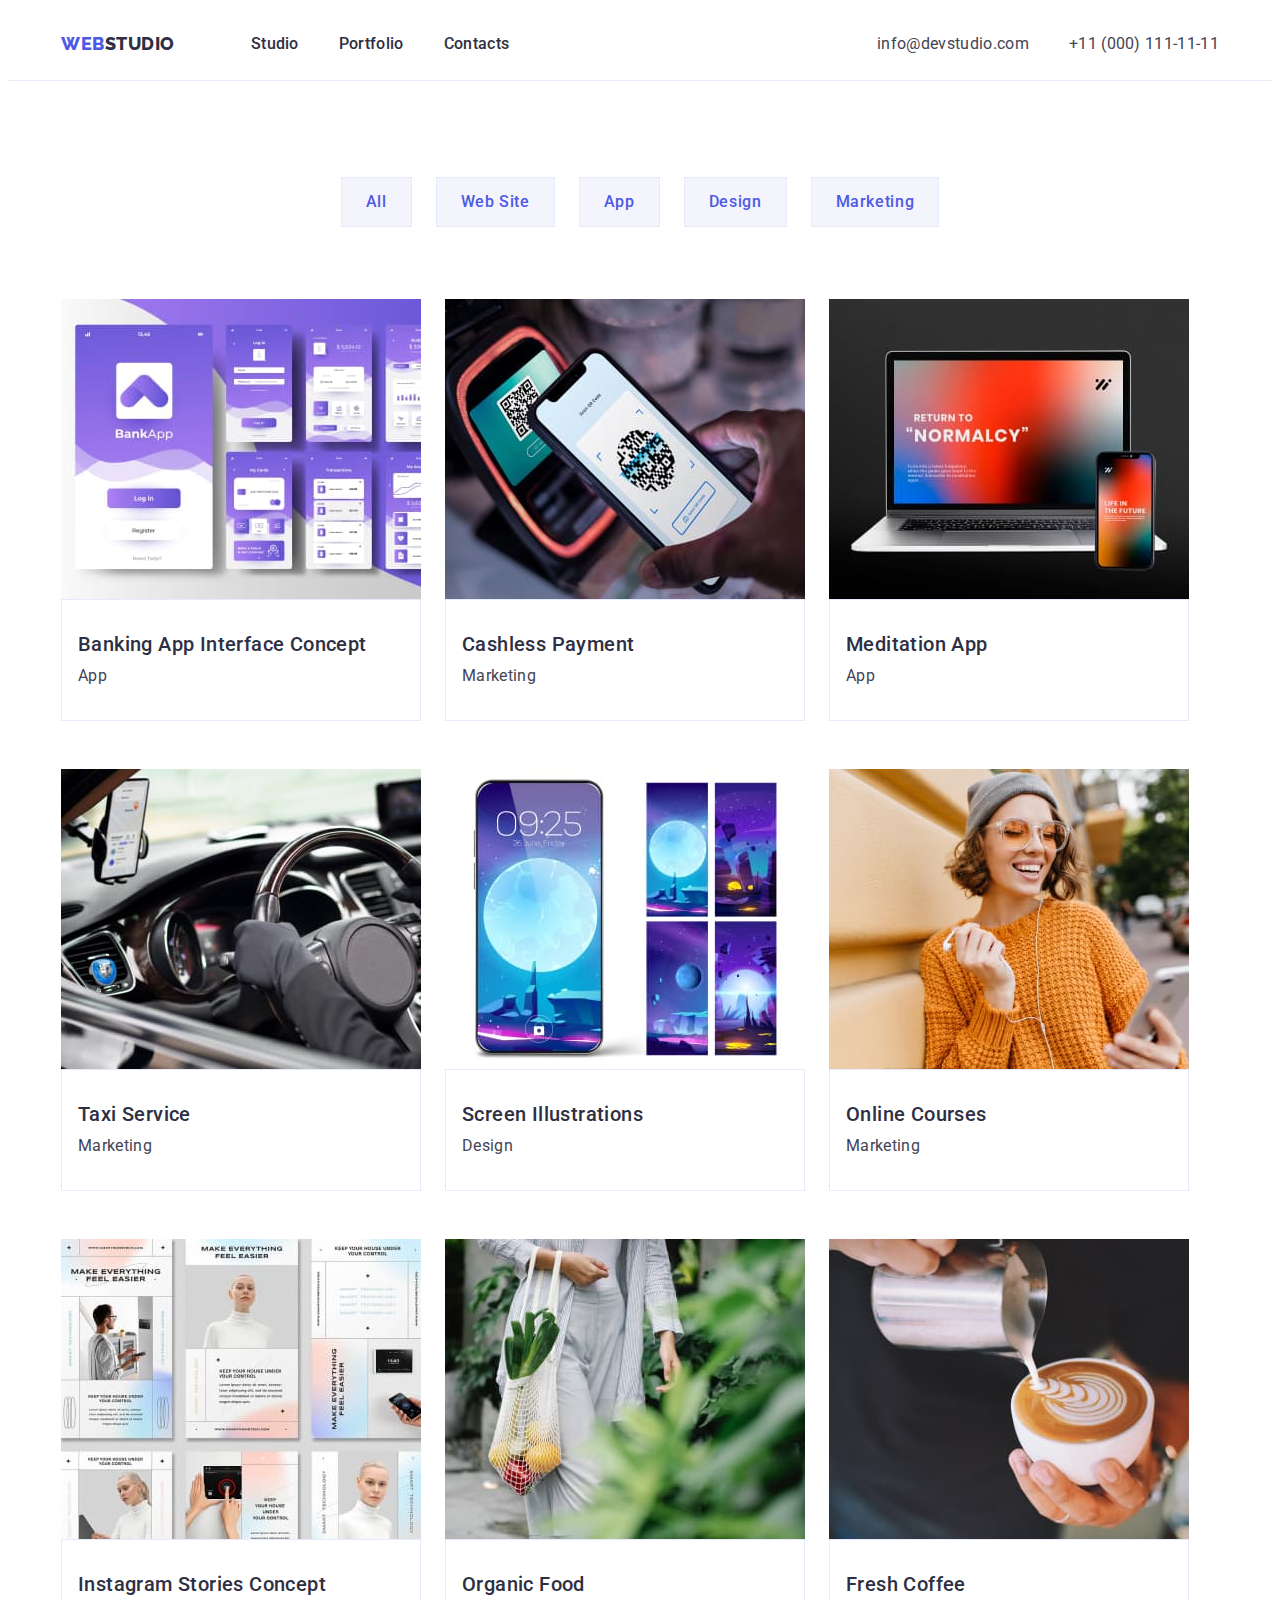
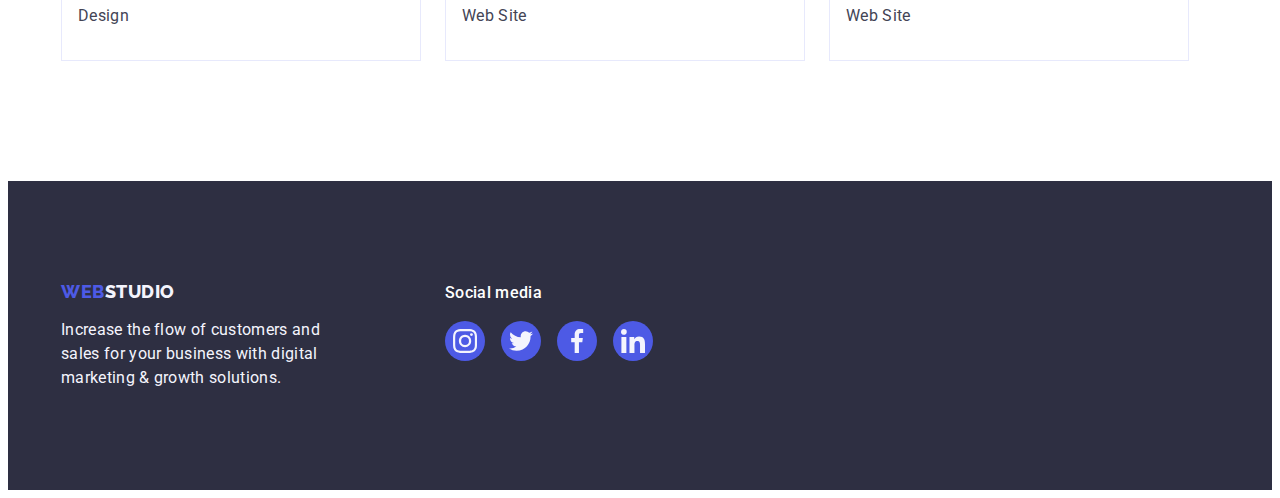
==== portfolio.html @ d8cc11d1 "Initial commit" ====
<!DOCTYPE html>
<html lang="en">
<head>
    <meta charset="UTF-8">
    <meta http-equiv="X-UA-Compatible" content="IE=edge">
    <meta name="viewport" content="width=device-width, initial-scale=1.0">
    <title>Portfolio</title>
    <link rel="preconnect" href="https://fonts.googleapis.com">
    <link rel="preconnect" href="https://fonts.gstatic.com" crossorigin>
    <link href="https://fonts.googleapis.com/css2?family=Raleway:wght@800&family=Roboto:wght@400;500;700;900&display=swap"
        rel="stylesheet">
        <link rel="stylesheet" href="https://cdnjs.cloudflare.com/ajax/libs/modern-normalize/1.1.0/modern-normalize.min.css"
            integrity="sha512-wpPYUAdjBVSE4KJnH1VR1HeZfpl1ub8YT/NKx4PuQ5NmX2tKuGu6U/JRp5y+Y8XG2tV+wKQpNHVUX03MfMFn9Q=="
            crossorigin="anonymous" referrerpolicy="no-referrer" />
    <link rel="stylesheet" href="./css/styles.css">
</head>
<body>
<header class="page-header">
    <div class="container page-header-container">
        <nav class="page-nav list">
            <a class="logo link" href="./index.html">Web<span class="logo-span">Studio</span></a>
            <ul class="menu list">
                <li class="menu-item">
                    <a class="menu-link link" href="./index.html">Studio</a>
                </li>
                <li class="menu-item">
                    <a class="menu-link link" href="./portfolio.html">Portfolio</a>
                </li>
                <li class="menu-item">
                    <a class="menu-link link" href="">Contacts</a>
                </li>
            </ul>
        </nav>
        <address class="page-address">
            <ul class="contact list">
                <li class="page-address-contact">
                    <a class="contact-info link" href="mailto:info@devstudio.com">info@devstudio.com</a>
                </li>
                <li class="page-address-contact">
                    <a class="contact-info link" href="tel:+110001111111">+11 (000) 111-11-11</a>
                </li>
            </ul>
        </address>
    </div>
</header>
<main>
<section class="cards">
   <div class="container">
    <h1 class="cards-title" hidden>Portfolio</h1>
    <ul class="filters list">
        <li><button class="filters-button" type="button">All</button></li>
        <li><button class="filters-button" type="button">Web Site</button></li>
        <li><button class="filters-button" type="button">App</button></li>
        <li><button class="filters-button" type="button">Design</button></li>
        <li><button class="filters-button" type="button">Marketing</button></li>
    </ul>
    <ul class="gallery-list list">
        <li class="gallery link">
            <a class="gallery-card link" href="">
                <img src="./images/portfolio_1/banking_app.jpg" alt="Banking applications" width="360" height="300">
                <div class="gallery-content">
                    <h2 class="gallery-name">Banking App Interface Concept</h2>
                    <p class="text">App</p>
                </div> 
            </a>
        </li>
        <li class="gallery link">
            <a class="gallery-card link" href="">
                <img src="./images/portfolio_1/cashless_payment.jpg" alt="Payment by phone" width="360" height="300">
                <div class="gallery-content">
                <h2 class="gallery-name">Cashless Payment</h2>
                <p class="text">Marketing</p>
                </div>
            </a>
        </li>
        <li class="gallery link">
            <a class="gallery-card link" href="">
                <img src="./images/portfolio_1/meditation_app.jpg" alt="App on phone and computer" width="360" height="300">
                <div class="gallery-content">
                    <h2 class="gallery-name">Meditation App</h2>
                    <p class="text">App</p>
                </div>    
            </a>
        </li>
        <li class="gallery link">
            <a class="gallery-card link" href="">
                <img src="./images/portfolio_2/taxi_service.jpg" alt="Taxi" width="360" height="300">
                <div class="gallery-content">
                    <h2 class="gallery-name">Taxi Service</h2>
                    <p class="text">Marketing</p>
                </div>
            </a>
        </li>
        <li class="gallery link">
            <a class="gallery-card link" href="">
                <img src="./images/portfolio_2/screen_illustrations.jpg" alt="Phone screen" width="360" height="300">
                <div class="gallery-content">
                    <h2 class="gallery-name">Screen Illustrations</h2>
                    <p class="text">Design</p>
                </div>   
            </a>
        </li>
        <li class="gallery link">
            <a class="gallery-card link" href="">
                <img src="./images/portfolio_2/online_courses.jpg" alt="Girl with headphones" width="360" height="300">
                <div class="gallery-content">
                    <h2 class="gallery-name">Online Courses</h2>
                    <p class="text">Marketing</p>
                </div>     
            </a>
        </li>
        <li class="gallery link">
            <a class="gallery-card link" href="">
                <img src="./images/portfolio_3/instagram_stories.jpg" alt="Instagram story screenshots" width="360"
                    height="300">
                <div class="gallery-content">
                    <h2 class="gallery-name">Instagram Stories Concept</h2>
                    <p class="text">Design</p>
                </div>     
            </a>
        </li>
        <li class="gallery link">
            <a class="gallery-card link" href="">
                <img src="./images/portfolio_3/organic_food.jpg" alt="Girl with organic food" width="360" height="300">
                <div class="gallery-content">
                    <h2 class="gallery-name">Organic Food</h2>
                    <p class="text">Web Site</p>
                </div> 
            </a>
        </li>
        <li class="gallery link">
            <a class="gallery-card link" href="">
                <img src="./images/portfolio_3/fresh_coffee.jpg" alt="Barista makes coffee" width="360" height="300">
                <div class="gallery-content">
                    <h2 class="gallery-name">Fresh Coffee</h2>
                    <p class="text">Web Site</p>
                </div> 
            </a>
        </li>
    </ul>

   </div>
</section>
</main>
<footer class="page-footer">
    <div class="page-footer-container container">
        <div class="page-footer-logo">
            <a class="logo footer-logo link" href="./index.html">Web<span class="logo-span-footer">Studio</span></a>
            <p class="goal">Increase the flow of customers and sales for your business with digital marketing & growth
                solutions.
            </p>
        </div>
        <div class="media">
            <p class="media-title">Social media</p>
            <ul class="media-list list">
                <li class="media-list-item">
                    <a href="" class="media-list-link">
                        <svg class="media-list-icon" width="24" height="24">
                            <use href="./images/icons.svg#icon-instagram"></use>
                        </svg>
                    </a>
                </li>
                <li class="social-list-item">
                    <a href="" class="media-list-link">
                        <svg class="social-list-icon" width="24" height="24">
                            <use href="./images/icons.svg#icon-twitter"></use>
                        </svg>
                    </a>
                </li>
                <li class="social-list-item">
                    <a href="" class="media-list-link">
                        <svg class="social-list-icon" width="24" height="24">
                            <use href="./images/icons.svg#icon-facebook"></use>
                        </svg>
                    </a>
                </li>
                <li class="social-list-item">
                    <a href="" class="media-list-link">
                        <svg class="social-list-icon" width="24" height="24">
                            <use href="./images/icons.svg#icon-linkedin"></use>
                        </svg>
                    </a>
                </li>
            </ul>
        </div>
    </div>
</footer>
</body>
</html>
---- css/styles.css ----
:root {
--color-iris: #4d5ae5;
--title-color-navy-blue: #2E2F42;
--color-white: #ffffff;
--color-ocean: #404BBF;
--text-color-slate: #434455;
--color-cloud: #F4F4FD;
}

p,
h1,
h2,
h3,
h4,
h5,
h6 {
margin: 0;
}

ul {
  margin: 0;
  padding-left: 0;
}
address {
    font-style: normal;
}
img {
    display: block;
}
button {
    cursor: pointer;
}

body {
font-family: 'Roboto', sans-serif;
color: #434455; 
background-color:#ffffff;
}
.list {
    list-style: none;
}
.link {
    text-decoration: none;
}
.container {
  width: 1158px;
  padding-left: 15px;
  padding-right: 15px;
  margin: 0 auto;
}
.section {
    padding-top: 120px;
    padding-bottom: 120px;
}
/* ==========Components =========*/ 
.logo {
font-family: 'Raleway', sans-serif;
font-weight: 800;
text-transform: uppercase;
font-size: 18px;
line-height: 1.17;
letter-spacing: 0.03em;
color: var(--color-iris);
margin-right: 76px;
margin-bottom: 0;
}

.logo-span {

    color: #2E2F42;
}
/* ==========/Components =========*/
/* ========== Header =========*/
.page-header {
    padding-top: 24px;
    padding-bottom: 24px;
    border-bottom: 1px solid #E7E9FC;
}
.page-header-container {
    display: flex;
    align-items: center;
    justify-content: space-between;
}
.menu {
    display: flex;
    align-items: center;
}
.page-nav {
    display: flex;
    align-items: center;
}
.contact {
    display: flex;
    align-items: center;
}
.menu-item:not(:last-child) {
    margin-right: 40px;
}
.menu-link {
font-weight: 500;
font-size: 16px;
line-height: 1.5;
letter-spacing: 0.02em;
color: var(--title-color-navy-blue);

}

.menu-link:hover,
.menu-link:focus {
color: var(--color-ocean);
}

.page-address {
font-style: normal;
}
.page-address-contact:not(:last-child) {
 margin-right: 40px;
}
.contact-info {
font-weight: 400;
color: var(--text-color-slate);
font-size: 16px;
line-height: 1.5;
letter-spacing: 0.02em;
}

.contact-info:hover,
.contact-info:focus {
 color: var(--color-ocean);
}

/* ========== /Header =========*/
/* ========== Hero =========*/

.hero {
background-color: #2e2f42;
padding-top: 188px;
padding-bottom: 188px;
text-align: center;
background-image:linear-gradient(rgba(46, 47, 66, 0.7), rgba(46, 47, 66, 0.7)),
 url("../images/hero/people_office.jpg");
background-size: cover;
background-color: #2E2F42;
max-width: 1440px;
margin: 0 auto;
}

.main-title {
font-weight: 700;
width: 496px;
font-size: 56px;
line-height: 1.07;
letter-spacing: 0.02em;
text-align: center;
color: var(--color-white);
margin-bottom: 48px;
margin-left: auto;
margin-right: auto;
}

.modal-btn {
font-family: 'Roboto', sans-serif;
font-weight: 500;
font-size: 16px;
line-height: 1.5;
letter-spacing: 0.04em;
color: var(--color-white);
background: var(--color-iris);
padding: 16px 32px;
border-radius: 4px;
}

.modal-btn:hover, .modal-btn:focus {
background-color: #404BBF;
}
/* ========== /Hero =========*/

/* ========== Solutions =========*/
.solutions-list {
display: flex;
flex-wrap: wrap;
gap: 24px;
}
.effective-solutions {
position: absolute;
width: 1px;
height: 1px;
margin: -1px;
border: 0;
padding: 0;
white-space: nowrap;
clip-path: inset(100%);
clip: rect(0 0 0 0);
overflow: hidden;
}
.team-solutions {
width: 264px;
flex-basis: calc((100% - 72px) / 4);
}
.solutions-list-icons {
display:flex;
width: 264px;
height: 112px;
border-radius: 4px;
background-color: #F4F4FD;
margin-bottom: 8px;
justify-content: center;
align-items: center;
}

.name-decisions {
font-weight: 500;
font-size: 20px;
line-height: 1.2;
letter-spacing: 0.02em;
color: var(--title-color-navy-blue);
margin-bottom: 8px;
}
.description-solutions {
font-size: 16px;
font-weight: 400;
line-height: 1.5;
letter-spacing: 0.02em;
}
/* ========== /Solutions =========*/

/* ========== Our-solutions =========*/
.our-solutions-list {
    display: flex;
    flex-wrap: wrap;
    gap: 24px;
}
.photos-works {
flex-basis: calc((100% - 48px) / 3);
}
.our-solutions {
    padding-bottom: 120px;
}
.work-options {
font-weight: 700;
font-size: 36px;
line-height: 1.11;
text-transform: capitalize;
letter-spacing: 0.02em;
text-align: center;
color: var(--title-color-navy-blue);
margin-bottom: 72px;
}

/* ========== /Our-solutions =========*/

/* ========== Our-team =========*/
.our-team-list {
    display: flex;
    flex-wrap: wrap;
    gap: 24px;
}
.our-team {
background-color: var(--color-cloud);
}
.team-description-content {
padding-top: 32px;  
padding-bottom: 32px;
}

.team {
font-size: 36px;
font-weight: 700;
line-height: 1.11;
text-transform: capitalize;
letter-spacing: 0.02em;
text-align: center;
color: var(--title-color-navy-blue);
margin-bottom: 72px;
}
.team-description {
background-color: var(--color-white);
text-align: center;
flex-basis: calc((100% - 72px) / 4);
box-shadow: 0px 1px 6px rgba(46, 47, 66, 0.08), 0px 1px 1px rgba(46, 47, 66, 0.16), 0px 2px 1px rgba(46, 47, 66, 0.08);
border-radius: 0px 0px 4px 4px;
}
.name {
font-weight: 500;
font-size: 20px;
line-height: 1.2;
letter-spacing: 0.02em;
color: var(--title-color-navy-blue);
margin-bottom: 8px;
}
.profession {
font-weight: 400;
font-size: 16px;
line-height: 1.5;
letter-spacing: 0.02em;
margin-bottom: 8px;
}
.social-list {
display: flex;
justify-content: center;
gap: 24px;
}
.social-list-link {
display: flex;
justify-content: center;
align-items: center;
width: 40px;
height: 40px;
border-radius: 50%;
background-color: #4D5AE5;
}
.social-list-link:hover, 
.social-list-link:focus {
background-color: #404BBF;
}
.social-list-icon {
fill: #f4f4fd;
}


/* ========== /Our-team =========*/
/* ========== Our-Customers=========*/
.customers-title {
font-size: 36px;
font-weight: 700;
line-height: 1.11;
text-transform: capitalize;
letter-spacing: 0.02em;
text-align: center;
color: var(--title-color-navy-blue);
margin-bottom: 72px;
}
.customers-list{
display: flex;
justify-content: center;
gap: 24px;
}

.customers-list-link {
display: flex;
justify-content: center;
align-items: center;
width: 168px;
height: 88px;
border-radius: 4px;
border: 1px solid #8E8F99;
}
.customers-list-icon {
fill: #AFB1B8;
}
.customers-list-link:hover, .customers-list-link:focus {
border: 1px solid #404BBF;
}
.customers-list-link:hover> .customers-list-icon, 
.customers-list-link:focus>.customers-list-icon {
fill: #404BBF;
}

/* ========== /Our-Customers=========*/
/* ========== Page-footer=========*/
.page-footer {
display: flex;
background-color: #2e2f42;
padding-top: 100px;
padding-bottom: 100px;
}
.page-footer-container {
display: flex;
}
.page-footer-logo {
display: flex;
flex-direction: column;
margin-right: 120px;
}

.footer-logo {
display: block;
margin-bottom: 16px;
}
.goal {
font-weight: 400;
font-size: 16px; 
line-height: 1.5;
letter-spacing: 0.02em;
color: var(--color-cloud);
width: 264px;
}
.logo-span-footer{

color: var(--color-cloud);
}
.media {
display: flex;
flex-direction: column;  
}
.media-list {
display: flex;
justify-content: center;
gap: 16px;
}

.media-list-link {
display: flex;
justify-content: center;
align-items: center;
width: 40px;
height: 40px;
border-radius: 50%;
background-color: #4D5AE5;
}

.media-title {
font-weight: 500;
font-size: 16px;
line-height: 1.5;
letter-spacing: 0.02em;
color: var(--color-white);
margin-bottom: 16px;
}
.media-list-icon {
fill: #f4f4fd;
}
.media-list-link:hover, .media-list-link:focus {
background-color: #31D0AA;
}


/* ========== /Page-footer=========*/

/*========== Portfolio======*/
.cards {
    padding-top: 96px;
    padding-bottom: 120px;
}
.cards-title {
position: absolute;
width: 1px;
height: 1px;
margin: -1px;
border: 0;
padding: 0;
white-space: nowrap;
clip-path: inset(100%);
clip: rect(0 0 0 0);
overflow: hidden;
}
.filters {
display: flex;
gap: 24px;
margin-bottom: 72px;
justify-content: center;
}
.gallery-list {
display: flex;
flex-wrap: wrap;
gap: 48px 24px;
}
.gallery {
flex-basis: calc((100% - 144px) / 9);
}
.gallery:hover {
box-shadow: 0px 1px 6px rgba(46, 47, 66, 0.08), 0px 1px 1px rgba(46, 47, 66, 0.16), 0px 2px 1px rgba(46, 47, 66, 0.08);
}
.gallery-content {
padding-left: 16px; 
padding-right: auto;   
padding-top: 32px;
padding-bottom: 32px;
border: 1px solid #E7E9FC;
}
.filters-button {
font-family: "Roboto", sans-serif;
font-weight: 500;
font-size: 16px;
line-height: 1.5;
letter-spacing: 0.04em;
color: var(--color-iris);
background-color: var(--color-cloud);
border: 1px solid #E7E9FC;
padding: 12px 24px;
}
 .filters-button:hover, .filters-button:focus {
color: var(--color-white);
background-color: var(--color-ocean);
box-shadow: 0px 3px 1px rgba(0, 0, 0, 0.1), 0px 2px 1px rgba(0, 0, 0, 0.08), 0px 2px 2px rgba(0, 0, 0, 0.12);
}
.gallery-name {
font-weight: 500;
font-size: 20px;
line-height: 1.2;
letter-spacing: 0.02em;
color: var(--title-color-navy-blue);
margin-bottom: 8px;
}
.text {
font-weight: 400;
font-size: 16px;
line-height: 1.5;
letter-spacing: 0.02em;
color: var(--text-color-slate);
}
/*========== Portfolio======*/
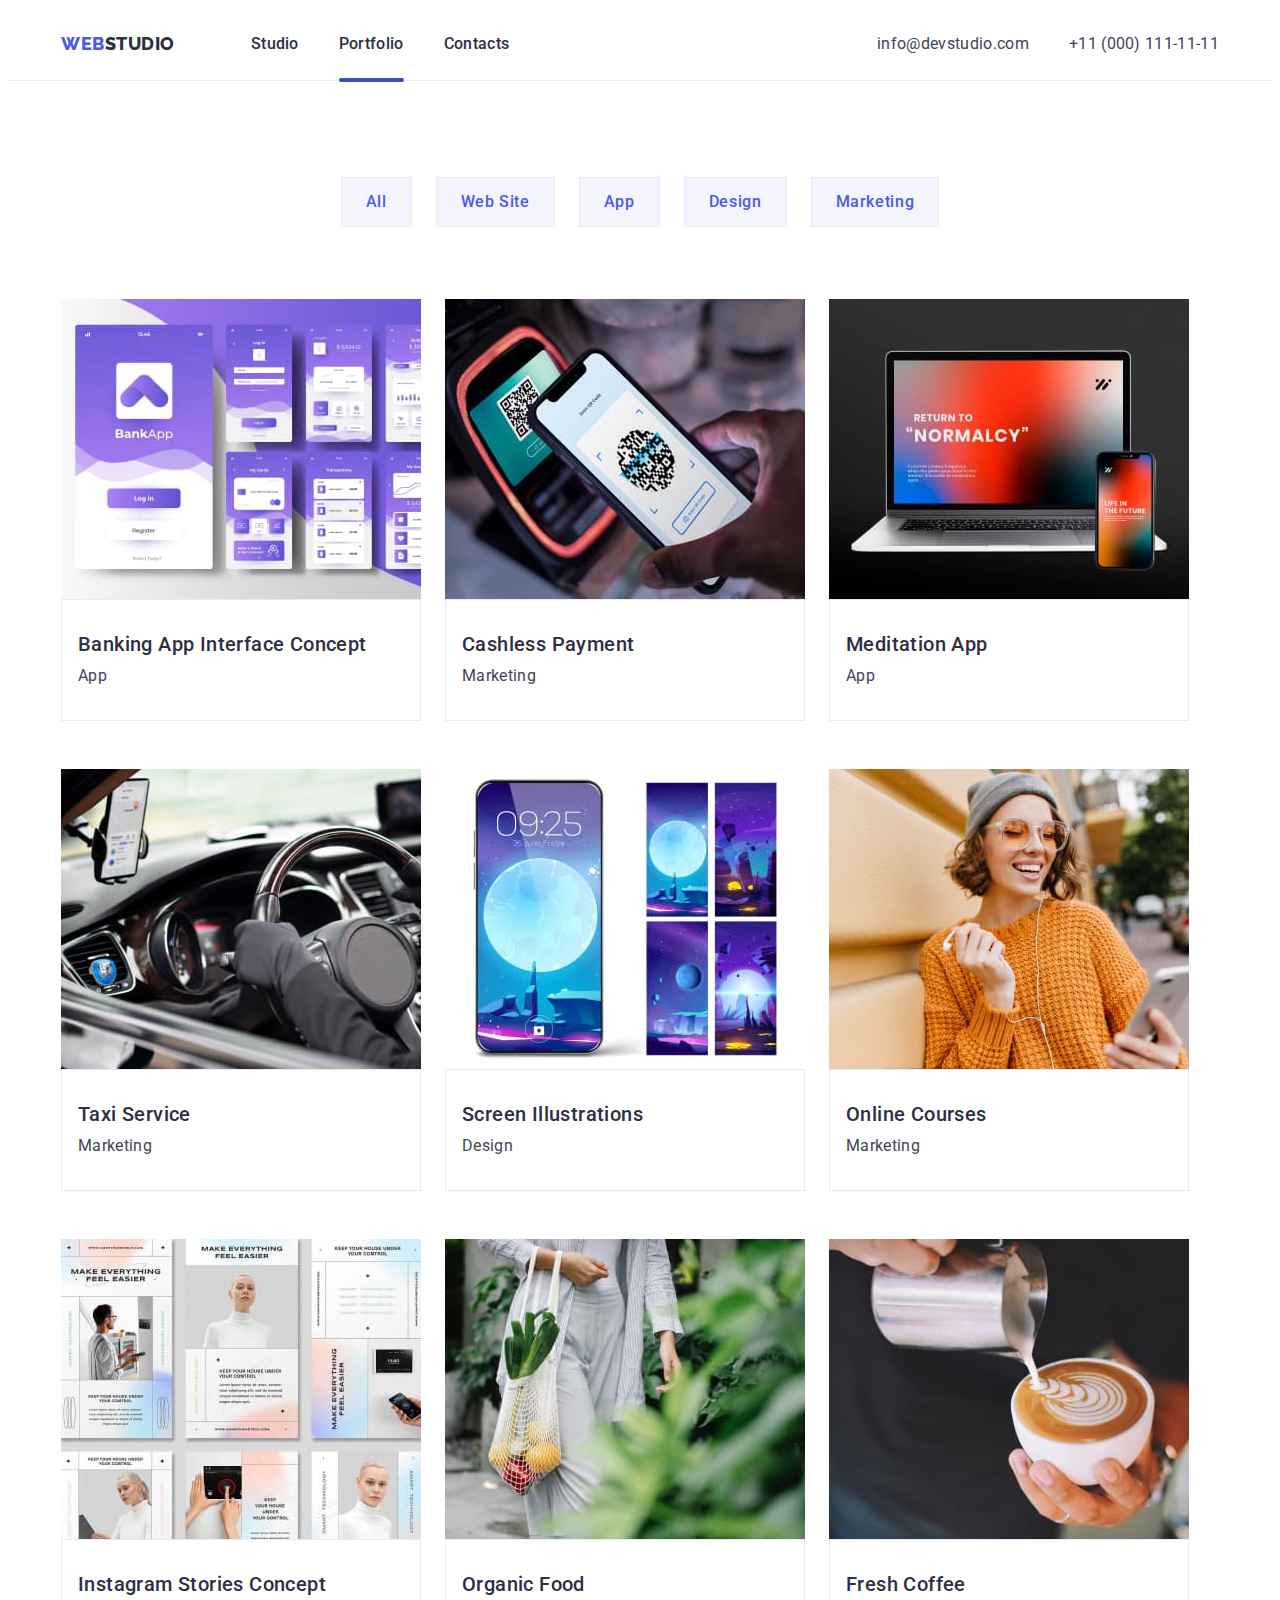
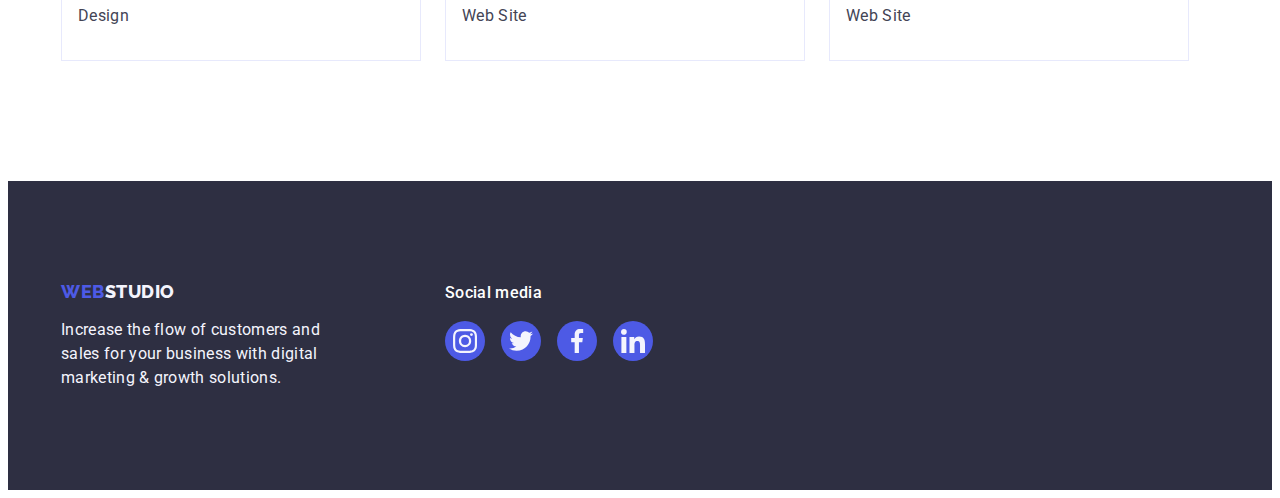
==== commit a80014c8: "commit" ====
--- a/portfolio.html
+++ b/portfolio.html
@@ -21,10 +21,10 @@
             <a class="logo link" href="./index.html">Web<span class="logo-span">Studio</span></a>
             <ul class="menu list">
                 <li class="menu-item">
-                    <a class="menu-link link" href="./index.html">Studio</a>
+                    <a class="menu-link  link" href="./index.html">Studio</a>
                 </li>
                 <li class="menu-item">
-                    <a class="menu-link link" href="./portfolio.html">Portfolio</a>
+                    <a class="menu-link activ-portfolio link" href="./portfolio.html">Portfolio</a>
                 </li>
                 <li class="menu-item">
                     <a class="menu-link link" href="">Contacts</a>
@@ -57,7 +57,12 @@
     <ul class="gallery-list list">
         <li class="gallery link">
             <a class="gallery-card link" href="">
-                <img src="./images/portfolio_1/banking_app.jpg" alt="Banking applications" width="360" height="300">
+                <div class="gallery-card-img-wrapper">
+                    <img src="./images/portfolio_1/banking_app.jpg" alt="Banking applications" width="360" height="300">
+                    <p class="overlay">14 Stylish and User-Friendly App Design Concepts · Task Manager App · Calorie Tracker App · Exotic
+                        Fruit Ecommerce App ·
+                        Cloud Storage App </p>
+                </div>
                 <div class="gallery-content">
                     <h2 class="gallery-name">Banking App Interface Concept</h2>
                     <p class="text">App</p>
@@ -66,7 +71,12 @@
         </li>
         <li class="gallery link">
             <a class="gallery-card link" href="">
-                <img src="./images/portfolio_1/cashless_payment.jpg" alt="Payment by phone" width="360" height="300">
+                <div class="gallery-card-img-wrapper">
+                    <img src="./images/portfolio_1/cashless_payment.jpg" alt="Payment by phone" width="360" height="300">
+                    <p class="overlay">14 Stylish and User-Friendly App Design Concepts · Task Manager App · Calorie Tracker App · Exotic
+                        Fruit Ecommerce App ·
+                        Cloud Storage App </p>
+                </div>     
                 <div class="gallery-content">
                 <h2 class="gallery-name">Cashless Payment</h2>
                 <p class="text">Marketing</p>
@@ -75,7 +85,12 @@
         </li>
         <li class="gallery link">
             <a class="gallery-card link" href="">
-                <img src="./images/portfolio_1/meditation_app.jpg" alt="App on phone and computer" width="360" height="300">
+                <div class="gallery-card-img-wrapper">
+                    <img src="./images/portfolio_1/meditation_app.jpg" alt="App on phone and computer" width="360" height="300">
+                    <p class="overlay">14 Stylish and User-Friendly App Design Concepts · Task Manager App · Calorie Tracker App · Exotic
+                        Fruit Ecommerce App ·
+                        Cloud Storage App </p>
+                </div>   
                 <div class="gallery-content">
                     <h2 class="gallery-name">Meditation App</h2>
                     <p class="text">App</p>
@@ -84,7 +99,12 @@
         </li>
         <li class="gallery link">
             <a class="gallery-card link" href="">
-                <img src="./images/portfolio_2/taxi_service.jpg" alt="Taxi" width="360" height="300">
+                <div class="gallery-card-img-wrapper">
+                    <img src="./images/portfolio_2/taxi_service.jpg" alt="Taxi" width="360" height="300">
+                    <p class="overlay">14 Stylish and User-Friendly App Design Concepts · Task Manager App · Calorie Tracker App · Exotic
+                        Fruit Ecommerce App ·
+                        Cloud Storage App </p>
+                </div>         
                 <div class="gallery-content">
                     <h2 class="gallery-name">Taxi Service</h2>
                     <p class="text">Marketing</p>
@@ -93,7 +113,12 @@
         </li>
         <li class="gallery link">
             <a class="gallery-card link" href="">
-                <img src="./images/portfolio_2/screen_illustrations.jpg" alt="Phone screen" width="360" height="300">
+                <div class="gallery-card-img-wrapper">
+                    <img src="./images/portfolio_2/screen_illustrations.jpg" alt="Phone screen" width="360" height="300">
+                    <p class="overlay">14 Stylish and User-Friendly App Design Concepts · Task Manager App · Calorie Tracker App · Exotic
+                        Fruit Ecommerce App ·
+                        Cloud Storage App </p>
+                </div>   
                 <div class="gallery-content">
                     <h2 class="gallery-name">Screen Illustrations</h2>
                     <p class="text">Design</p>
@@ -102,7 +127,12 @@
         </li>
         <li class="gallery link">
             <a class="gallery-card link" href="">
-                <img src="./images/portfolio_2/online_courses.jpg" alt="Girl with headphones" width="360" height="300">
+                <div class="gallery-card-img-wrapper">
+                    <img src="./images/portfolio_2/online_courses.jpg" alt="Girl with headphones" width="360" height="300">
+                    <p class="overlay">14 Stylish and User-Friendly App Design Concepts · Task Manager App · Calorie Tracker App · Exotic
+                        Fruit Ecommerce App ·
+                        Cloud Storage App </p>
+                </div>
                 <div class="gallery-content">
                     <h2 class="gallery-name">Online Courses</h2>
                     <p class="text">Marketing</p>
@@ -111,8 +141,12 @@
         </li>
         <li class="gallery link">
             <a class="gallery-card link" href="">
-                <img src="./images/portfolio_3/instagram_stories.jpg" alt="Instagram story screenshots" width="360"
-                    height="300">
+                <div class="gallery-card-img-wrapper">
+                    <img src="./images/portfolio_3/instagram_stories.jpg" alt="Instagram story screenshots" width="360" height="300">
+                    <p class="overlay">14 Stylish and User-Friendly App Design Concepts · Task Manager App · Calorie Tracker App · Exotic
+                        Fruit Ecommerce App ·
+                        Cloud Storage App </p>
+                </div>
                 <div class="gallery-content">
                     <h2 class="gallery-name">Instagram Stories Concept</h2>
                     <p class="text">Design</p>
@@ -121,7 +155,12 @@
         </li>
         <li class="gallery link">
             <a class="gallery-card link" href="">
-                <img src="./images/portfolio_3/organic_food.jpg" alt="Girl with organic food" width="360" height="300">
+                <div class="gallery-card-img-wrapper">
+                    <img src="./images/portfolio_3/organic_food.jpg" alt="Girl with organic food" width="360" height="300">
+                    <p class="overlay">14 Stylish and User-Friendly App Design Concepts · Task Manager App · Calorie Tracker App · Exotic
+                        Fruit Ecommerce App ·
+                        Cloud Storage App </p>
+                </div> 
                 <div class="gallery-content">
                     <h2 class="gallery-name">Organic Food</h2>
                     <p class="text">Web Site</p>
@@ -130,7 +169,12 @@
         </li>
         <li class="gallery link">
             <a class="gallery-card link" href="">
-                <img src="./images/portfolio_3/fresh_coffee.jpg" alt="Barista makes coffee" width="360" height="300">
+                <div class="gallery-card-img-wrapper">
+                    <img src="./images/portfolio_3/fresh_coffee.jpg" alt="Barista makes coffee" width="360" height="300">
+                    <p class="overlay">14 Stylish and User-Friendly App Design Concepts · Task Manager App · Calorie Tracker App · Exotic
+                        Fruit Ecommerce App ·
+                        Cloud Storage App </p>
+                </div>
                 <div class="gallery-content">
                     <h2 class="gallery-name">Fresh Coffee</h2>
                     <p class="text">Web Site</p>
--- a/css/styles.css
+++ b/css/styles.css
@@ -5,6 +5,7 @@
 --color-ocean: #404BBF;
 --text-color-slate: #434455;
 --color-cloud: #F4F4FD;
+--transition-duration-and-func:250ms cubic-bezier(0.4, 0, 0.2, 1) ;
 }
 
 p,
@@ -96,13 +97,38 @@
 .menu-item:not(:last-child) {
     margin-right: 40px;
 }
+
 .menu-link {
+position: relative;
 font-weight: 500;
 font-size: 16px;
 line-height: 1.5;
 letter-spacing: 0.02em;
+margin-bottom: 20px;
 color: var(--title-color-navy-blue);
-
+transition:color var(--transition-duration-and-func);
+
+}
+.menu-link::after {
+content: "";
+position: absolute;
+width: 100%;
+height: 4px;
+left: 0px;
+top: 44px;
+background-color: transparent;
+border-radius: 2px;
+}
+
+.activ-studio.menu-link::after{
+background-color: #404BBF;
+}
+
+.activ-portfolio.menu-link::after {
+background-color: #404BBF;
+}
+.activ-contacts.menu-link::after {
+background-color: #404BBF;
 }
 
 .menu-link:hover,
@@ -122,6 +148,7 @@
 font-size: 16px;
 line-height: 1.5;
 letter-spacing: 0.02em;
+transition: color var(--transition-duration-and-func);
 }
 
 .contact-info:hover,
@@ -168,6 +195,7 @@
 background: var(--color-iris);
 padding: 16px 32px;
 border-radius: 4px;
+transition:background-color var(--transition-duration-and-func) ;
 }
 
 .modal-btn:hover, .modal-btn:focus {
@@ -308,6 +336,7 @@
 height: 40px;
 border-radius: 50%;
 background-color: #4D5AE5;
+transition:background-color var(--transition-duration-and-func) ;
 }
 .social-list-link:hover, 
 .social-list-link:focus {
@@ -316,7 +345,6 @@
 .social-list-icon {
 fill: #f4f4fd;
 }
-
 
 /* ========== /Our-team =========*/
 /* ========== Our-Customers=========*/
@@ -344,6 +372,8 @@
 height: 88px;
 border-radius: 4px;
 border: 1px solid #8E8F99;
+transition: border var(--transition-duration-and-func),
+fill var(--transition-duration-and-func);
 }
 .customers-list-icon {
 fill: #AFB1B8;
@@ -407,6 +437,7 @@
 height: 40px;
 border-radius: 50%;
 background-color: #4D5AE5;
+transition:background-color var(--transition-duration-and-func) ;
 }
 
 .media-title {
@@ -426,6 +457,66 @@
 
 
 /* ========== /Page-footer=========*/
+
+/*============ Modal vikno======== */
+
+/*============ /Modal vikno======== */
+.backdrop {
+position: fixed;
+top: 0;
+left: 0;
+z-index: 100;
+width: 100%;
+height: 100%;
+background-color: rgba(46, 47, 66, 0.4);
+transition: opacity var(--transition-duration-and-func), 
+visibility var(--transition-duration-and-func) ;
+}
+
+.backdrop.is-hidden {
+opacity: 0; 
+visibility: hidden;
+pointer-events: none;
+}
+.modal {
+position: absolute;
+top: 50%;
+left: 50%;
+transform: translate(-50%, -50%);
+width: 408px;
+height: 576px;
+background-color: #FCFCFC;
+box-shadow: 0px 1px 1px rgba(0, 0, 0, 0.14), 0px 1px 3px rgba(0, 0, 0, 0.12), 0px 2px 1px rgba(0, 0, 0, 0.2);
+border-radius: 4px;
+}
+.modal-close-btn-icon {
+fill: var(--title-color-navy-blue);
+transition:fill var(--transition-duration-and-func) ;
+}
+
+.modal-close-btn {
+position: absolute;
+top: 24px;
+right: 24px;
+display: flex;
+justify-content: center;
+align-items: center;
+width: 24px;
+height: 24px;
+border-radius: 50%;
+padding: 0;
+background-color: #E7E9FC;
+border: 1px solid rgba(0, 0, 0, 0.1);
+transition: background-color var(--transition-duration-and-func);
+}
+
+.modal-close-btn:hover, .modal-close-btn:focus {
+background-color: #404BBF;
+}
+.modal-close-btn:hover> .modal-close-btn-icon, 
+ .modal-close-btn:focus>.modal-close-btn-icon{
+    fill: var(--color-white);
+}
 
 /*========== Portfolio======*/
 .cards {
@@ -457,6 +548,7 @@
 }
 .gallery {
 flex-basis: calc((100% - 144px) / 9);
+transition:box-shadow var(--transition-duration-and-func);
 }
 .gallery:hover {
 box-shadow: 0px 1px 6px rgba(46, 47, 66, 0.08), 0px 1px 1px rgba(46, 47, 66, 0.16), 0px 2px 1px rgba(46, 47, 66, 0.08);
@@ -478,6 +570,9 @@
 background-color: var(--color-cloud);
 border: 1px solid #E7E9FC;
 padding: 12px 24px;
+transition: color var(--transition-duration-and-func),
+background-color var(--transition-duration-and-func),
+box-shadow var(--transition-duration-and-func);
 }
  .filters-button:hover, .filters-button:focus {
 color: var(--color-white);
@@ -499,4 +594,30 @@
 letter-spacing: 0.02em;
 color: var(--text-color-slate);
 }
+.gallery-card-img-wrapper {
+position: relative;
+overflow: hidden;
+}
+.overlay {
+position: absolute;
+left: 0px;
+top: 0px;
+width: 100%;
+height: 100%;
+overflow-y:scroll;
+transform: translate(0, 100%);
+transition:transform var(--transition-duration-and-func);
+
+font-weight: 400;
+font-size: 16px;
+line-height: 1.5;
+letter-spacing: 0.02em;
+padding:40px 32px;
+color: #F4F4FD;
+background-color: #4D5AE5;;
+}
+.gallery-card-img-wrapper:hover .overlay,
+.gallery-card-img-wrapper:focus .overlay {
+transform: translate(0,0);
+}
 /*========== Portfolio======*/